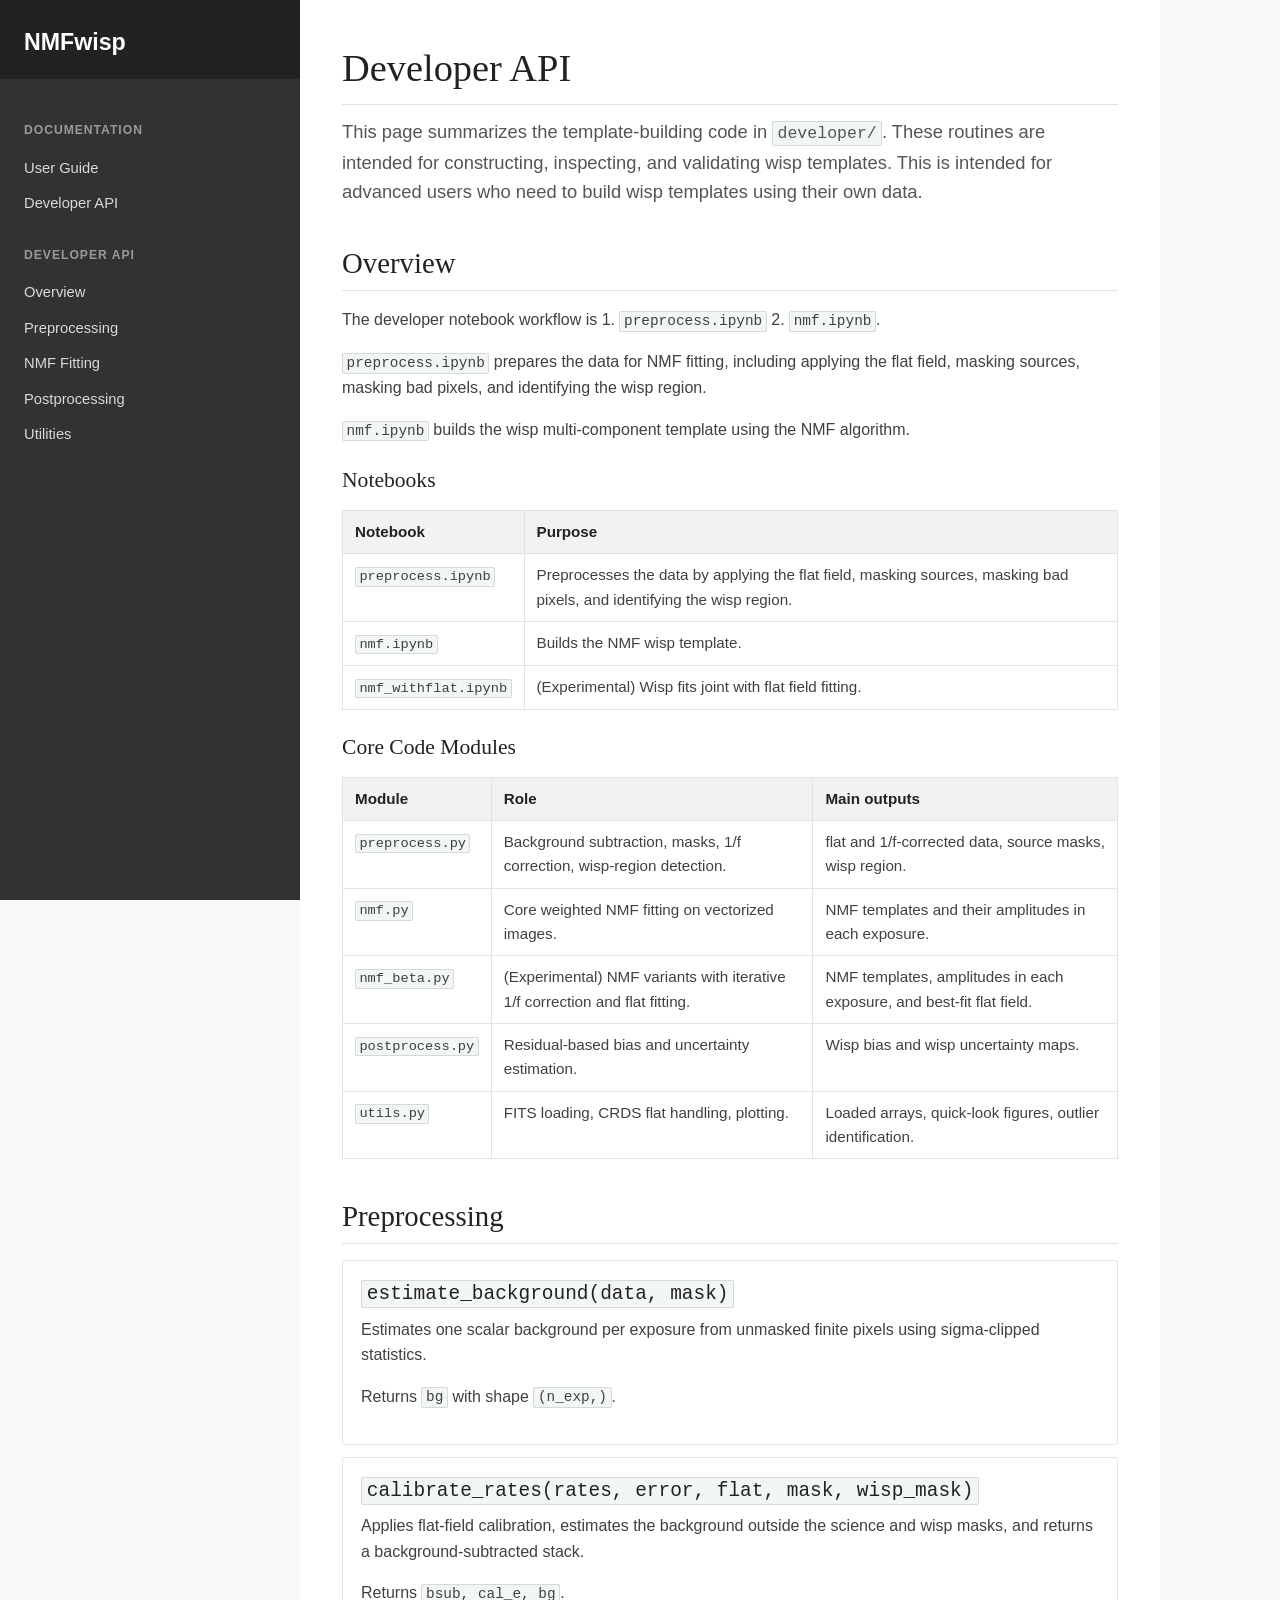
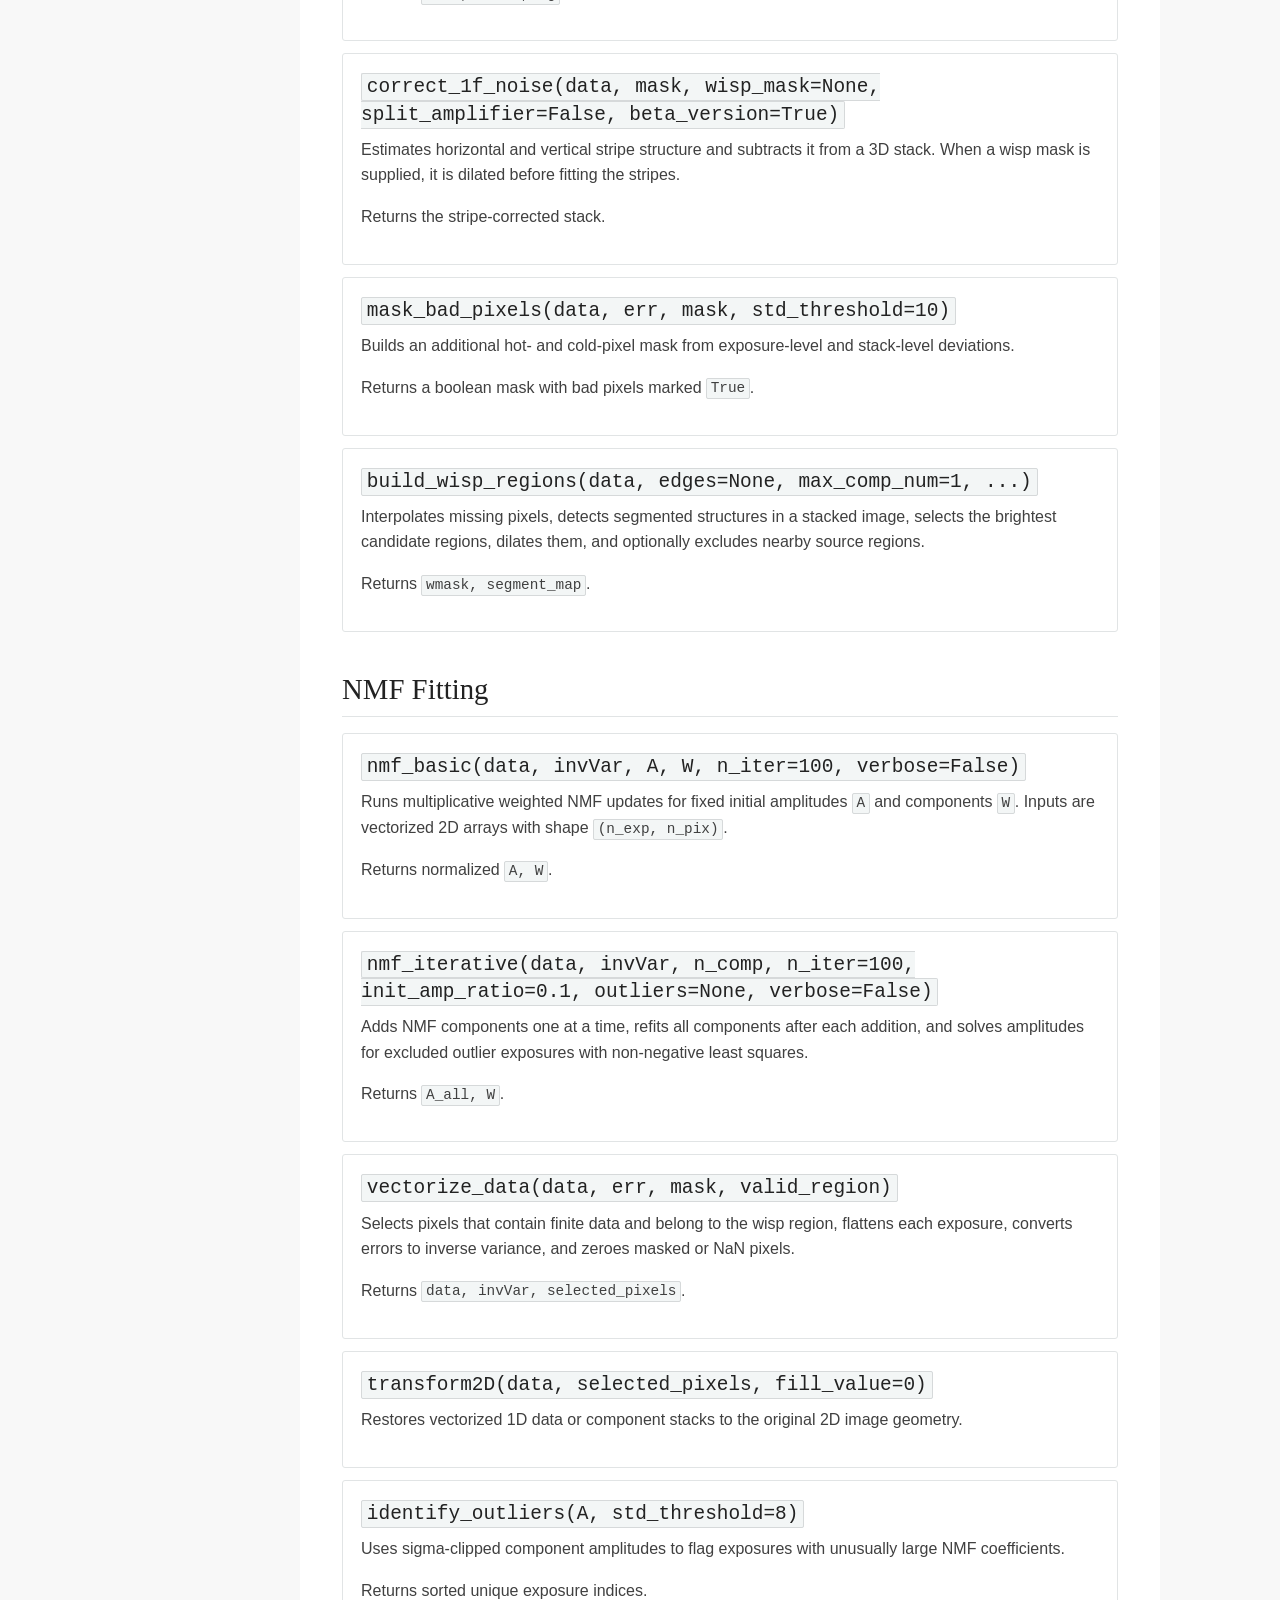
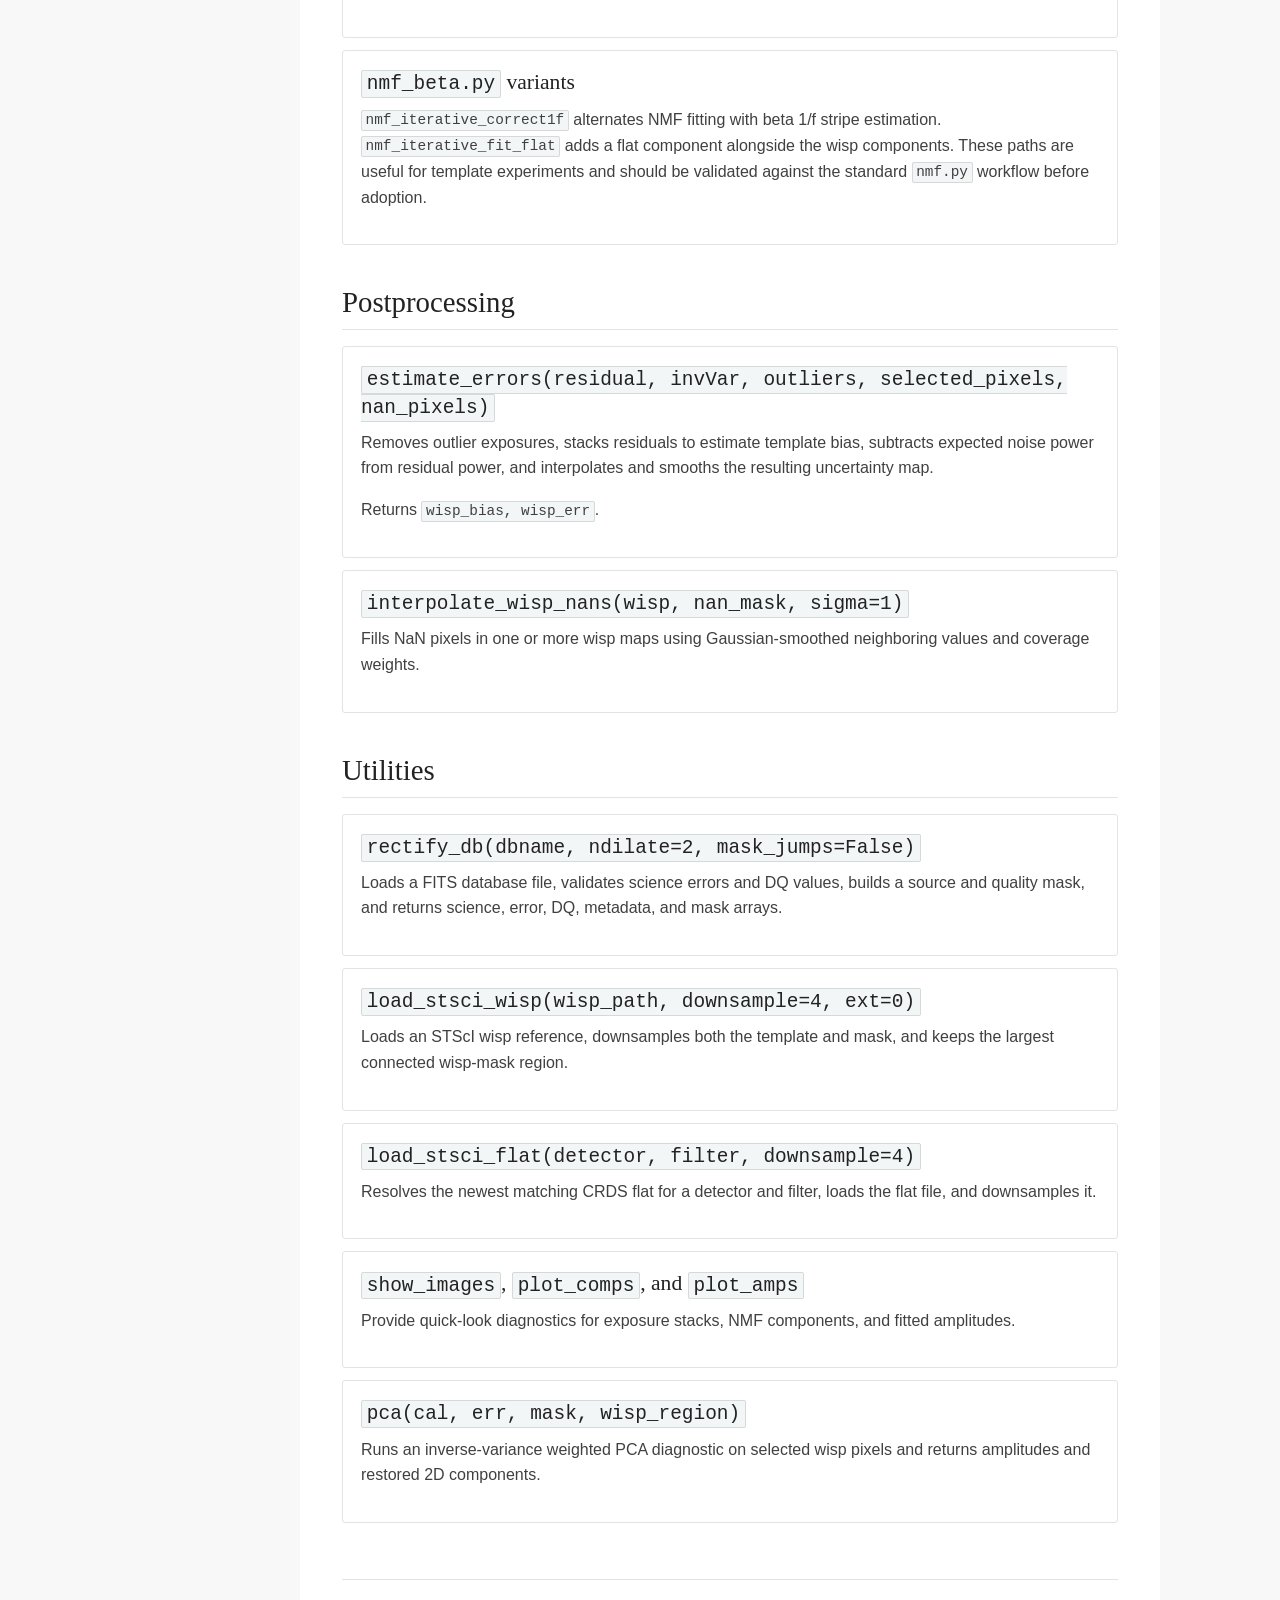
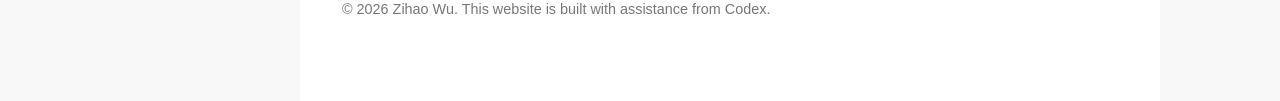
==== docs/developer-api.html @ 17f45203 "add documentation" ====
<!doctype html>
<html lang="en">
  <head>
    <meta charset="utf-8">
    <meta name="viewport" content="width=device-width, initial-scale=1">
    <title>NMFwisp developer API</title>
    <meta
      name="description"
      content="Developer API notes for the NMFwisp template-building code."
    >
    <link rel="stylesheet" href="styles.css">
  </head>
  <body>
    <a class="skip-link" href="#main-content">Skip to main content</a>
    <header class="topbar">
      <div class="topbar-inner">
        <a class="project" href="index.html">NMFwisp</a>
        <button class="menu-button" type="button" aria-expanded="false" aria-controls="sidebar">
          Contents
        </button>
      </div>
    </header>

    <div class="layout" id="top">
      <aside class="sidebar" id="sidebar">
        <div class="sidebar-title">NMFwisp</div>
        <nav aria-label="Developer API navigation">
          <p class="nav-caption">Documentation</p>
          <a href="index.html">User Guide</a>
          <a href="developer-api.html">Developer API</a>
          <p class="nav-caption">Developer API</p>
          <a href="#overview">Overview</a>
          <a href="#preprocess">Preprocessing</a>
          <a href="#nmf">NMF Fitting</a>
          <a href="#postprocess">Postprocessing</a>
          <a href="#utils">Utilities</a>
        </nav>
      </aside>

      <main class="content" id="main-content">
        <h1>Developer API</h1>

        <p class="lead">
          This page summarizes the template-building code in <code>developer/</code>.
          These routines are intended for constructing, inspecting, and validating
          wisp templates. This is intended for advanced users who need to build wisp templates using their own data.
        </p>

        <section id="overview">
          <h2>Overview</h2>
          <p>
            The developer notebook workflow is 1. <code>preprocess.ipynb</code>
            2. <code>nmf.ipynb</code>.  </p>
            
          <p>
            <code>preprocess.ipynb</code>
            prepares the data for NMF fitting, including applying the flat field, masking sources, masking bad pixels,
            and identifying the wisp region. 
          </p>
          
          <p>
            <code>nmf.ipynb</code> builds the
             wisp multi-component template using the NMF algorithm.
          </p>

          
          <h3>Notebooks</h3>
            <table>
              <thead>
                <tr>
                  <th>Notebook</th>
                  <th>Purpose</th>
                </tr>
              </thead>
              <tbody>
                <tr>
                  <td><code>preprocess.ipynb</code></td>
                  <td>Preprocesses the data by applying the flat field, masking sources, masking bad pixels, and identifying the wisp region.</td>
                </tr>
                <tr>
                  <td><code>nmf.ipynb</code></td>
                  <td>Builds the NMF wisp template.</td>
                </tr>
                <tr>
                  <td><code>nmf_withflat.ipynb</code></td>
                  <td>(Experimental) Wisp fits joint with flat field fitting.</td>
                </tr>
              </tbody>
            </table>
        
        
    
        <h3>Core Code Modules</h3>
          <table>
            <thead>
              <tr>
                <th>Module</th>
                <th>Role</th>
                <th>Main outputs</th>
              </tr>
            </thead>
            <tbody>
              <tr>
                <td><code>preprocess.py</code></td>
                <td>Background subtraction, masks, 1/f correction, wisp-region detection.</td>
                <td>flat and 1/f-corrected data, source masks, wisp region.</td>
              </tr>
              <tr>
                <td><code>nmf.py</code></td>
                <td>Core weighted NMF fitting on vectorized images.</td>
                <td>NMF templates and their amplitudes in each exposure.</td>
              </tr>
              <tr>
                <td><code>nmf_beta.py</code></td>
                <td>(Experimental) NMF variants with iterative 1/f correction and flat fitting.</td>
                <td>NMF templates, amplitudes in each exposure, and best-fit flat field.</td>
              </tr>
              <tr>
                <td><code>postprocess.py</code></td>
                <td>Residual-based bias and uncertainty estimation.</td>
                <td>Wisp bias and wisp uncertainty maps.</td>
              </tr>
              <tr>
                <td><code>utils.py</code></td>
                <td>FITS loading, CRDS flat handling, plotting.</td>
                <td>Loaded arrays, quick-look figures, outlier identification.</td>
              </tr>
            </tbody>
          </table>
        
        </section>
        

        <section id="preprocess">
          <h2>Preprocessing</h2>

          <section class="api-item">
            <h3><code>estimate_background(data, mask)</code></h3>
            <p>
              Estimates one scalar background per exposure from unmasked finite
              pixels using sigma-clipped statistics.
            </p>
            <p>Returns <code>bg</code> with shape <code>(n_exp,)</code>.</p>
          </section>

          <section class="api-item">
            <h3><code>calibrate_rates(rates, error, flat, mask, wisp_mask)</code></h3>
            <p>
              Applies flat-field calibration, estimates the background outside
              the science and wisp masks, and returns a background-subtracted
              stack.
            </p>
            <p>Returns <code>bsub, cal_e, bg</code>.</p>
          </section>

          <section class="api-item">
            <h3><code>correct_1f_noise(data, mask, wisp_mask=None, split_amplifier=False, beta_version=True)</code></h3>
            <p>
              Estimates horizontal and vertical stripe structure and subtracts it
              from a 3D stack. When a wisp mask is supplied, it is dilated before
              fitting the stripes.
            </p>
            <p>Returns the stripe-corrected stack.</p>
          </section>

          <section class="api-item">
            <h3><code>mask_bad_pixels(data, err, mask, std_threshold=10)</code></h3>
            <p>
              Builds an additional hot- and cold-pixel mask from exposure-level
              and stack-level deviations.
            </p>
            <p>Returns a boolean mask with bad pixels marked <code>True</code>.</p>
          </section>

          <section class="api-item">
            <h3><code>build_wisp_regions(data, edges=None, max_comp_num=1, ...)</code></h3>
            <p>
              Interpolates missing pixels, detects segmented structures in a
              stacked image, selects the brightest candidate regions, dilates
              them, and optionally excludes nearby source regions.
            </p>
            <p>Returns <code>wmask, segment_map</code>.</p>
          </section>
        </section>

        <section id="nmf">
          <h2>NMF Fitting</h2>

          <section class="api-item">
            <h3><code>nmf_basic(data, invVar, A, W, n_iter=100, verbose=False)</code></h3>
            <p>
              Runs multiplicative weighted NMF updates for fixed initial
              amplitudes <code>A</code> and components <code>W</code>. Inputs are
              vectorized 2D arrays with shape <code>(n_exp, n_pix)</code>.
            </p>
            <p>Returns normalized <code>A, W</code>.</p>
          </section>

          <section class="api-item">
            <h3><code>nmf_iterative(data, invVar, n_comp, n_iter=100, init_amp_ratio=0.1, outliers=None, verbose=False)</code></h3>
            <p>
              Adds NMF components one at a time, refits all components after each
              addition, and solves amplitudes for excluded outlier exposures with
              non-negative least squares.
            </p>
            <p>Returns <code>A_all, W</code>.</p>
          </section>

          <section class="api-item">
            <h3><code>vectorize_data(data, err, mask, valid_region)</code></h3>
            <p>
              Selects pixels that contain finite data and belong to the wisp
              region, flattens each exposure, converts errors to inverse
              variance, and zeroes masked or NaN pixels.
            </p>
            <p>Returns <code>data, invVar, selected_pixels</code>.</p>
          </section>

          <section class="api-item">
            <h3><code>transform2D(data, selected_pixels, fill_value=0)</code></h3>
            <p>
              Restores vectorized 1D data or component stacks to the original 2D
              image geometry.
            </p>
          </section>

          <section class="api-item">
            <h3><code>identify_outliers(A, std_threshold=8)</code></h3>
            <p>
              Uses sigma-clipped component amplitudes to flag exposures with
              unusually large NMF coefficients.
            </p>
            <p>Returns sorted unique exposure indices.</p>
          </section>

          <section class="api-item">
            <h3><code>nmf_beta.py</code> variants</h3>
            <p>
              <code>nmf_iterative_correct1f</code> alternates NMF fitting with
              beta 1/f stripe estimation. <code>nmf_iterative_fit_flat</code>
              adds a flat component alongside the wisp components. These paths
              are useful for template experiments and should be validated against
              the standard <code>nmf.py</code> workflow before adoption.
            </p>
          </section>
        </section>

        <section id="postprocess">
          <h2>Postprocessing</h2>

          <section class="api-item">
            <h3><code>estimate_errors(residual, invVar, outliers, selected_pixels, nan_pixels)</code></h3>
            <p>
              Removes outlier exposures, stacks residuals to estimate template
              bias, subtracts expected noise power from residual power, and
              interpolates and smooths the resulting uncertainty map.
            </p>
            <p>Returns <code>wisp_bias, wisp_err</code>.</p>
          </section>

          <section class="api-item">
            <h3><code>interpolate_wisp_nans(wisp, nan_mask, sigma=1)</code></h3>
            <p>
              Fills NaN pixels in one or more wisp maps using Gaussian-smoothed
              neighboring values and coverage weights.
            </p>
          </section>
        </section>

        <section id="utils">
          <h2>Utilities</h2>

          <section class="api-item">
            <h3><code>rectify_db(dbname, ndilate=2, mask_jumps=False)</code></h3>
            <p>
              Loads a FITS database file, validates science errors and DQ values,
              builds a source and quality mask, and returns science, error, DQ,
              metadata, and mask arrays.
            </p>
          </section>

          <section class="api-item">
            <h3><code>load_stsci_wisp(wisp_path, downsample=4, ext=0)</code></h3>
            <p>
              Loads an STScI wisp reference, downsamples both the template and
              mask, and keeps the largest connected wisp-mask region.
            </p>
          </section>

          <section class="api-item">
            <h3><code>load_stsci_flat(detector, filter, downsample=4)</code></h3>
            <p>
              Resolves the newest matching CRDS flat for a detector and filter,
              loads the flat file, and downsamples it.
            </p>
          </section>

          <section class="api-item">
            <h3><code>show_images</code>, <code>plot_comps</code>, and <code>plot_amps</code></h3>
            <p>
              Provide quick-look diagnostics for exposure stacks, NMF
              components, and fitted amplitudes.
            </p>
          </section>

          <section class="api-item">
            <h3><code>pca(cal, err, mask, wisp_region)</code></h3>
            <p>
              Runs an inverse-variance weighted PCA diagnostic on selected wisp
              pixels and returns amplitudes and restored 2D components.
            </p>
          </section>
        </section>
        <footer class="doc-footer">
          <p>&copy; 2026 Zihao Wu. This website is built with assistance from Codex.</p>
        </footer>
      </main>
    </div>

    <script src="site.js"></script>
  </body>
</html>
---- docs/styles.css ----
:root {
  --bg: #f8f8f8;
  --sidebar-bg: #343131;
  --sidebar-fg: #d9d9d9;
  --sidebar-muted: #9a9a9a;
  --link: #2980b9;
  --link-hover: #1b5d85;
  --text: #404040;
  --heading: #222222;
  --border: #e1e4e5;
  --code-bg: #f3f6f6;
  --topbar: #2980b9;
  --content-width: 860px;
}

* {
  box-sizing: border-box;
}

html {
  scroll-behavior: smooth;
}

body {
  margin: 0;
  color: var(--text);
  background: var(--bg);
  font-family: "Lato", "Helvetica Neue", Arial, sans-serif;
  font-size: 16px;
  line-height: 1.6;
}

a {
  color: var(--link);
  text-decoration: none;
}

a:hover,
a:focus {
  color: var(--link-hover);
  text-decoration: underline;
}

code,
pre {
  font-family: SFMono-Regular, Consolas, "Liberation Mono", Menlo, monospace;
}

code {
  padding: 0.1em 0.25em;
  background: var(--code-bg);
  border: 1px solid #d6d9da;
  border-radius: 2px;
  font-size: 0.9em;
}

pre {
  overflow-x: auto;
  padding: 14px 16px;
  margin: 16px 0 24px;
  color: #333333;
  background: var(--code-bg);
  border: 1px solid #d6d9da;
  border-radius: 3px;
  font-size: 0.88rem;
  line-height: 1.55;
}

pre code {
  padding: 0;
  background: transparent;
  border: 0;
  font-size: inherit;
}

img {
  max-width: 100%;
  height: auto;
}

.skip-link {
  position: absolute;
  left: -999px;
}

.skip-link:focus {
  top: 8px;
  left: 8px;
  z-index: 20;
  padding: 8px 12px;
  color: #ffffff;
  background: #000000;
}

.topbar {
  display: none;
  color: #ffffff;
  background: var(--topbar);
}

.topbar-inner {
  display: flex;
  align-items: center;
  justify-content: space-between;
  min-height: 50px;
  padding: 0 16px;
}

.project {
  color: #ffffff;
  font-weight: 700;
}

.project:hover,
.project:focus {
  color: #ffffff;
}

.menu-button {
  padding: 6px 10px;
  color: #ffffff;
  background: transparent;
  border: 1px solid rgba(255, 255, 255, 0.55);
  border-radius: 3px;
  cursor: pointer;
}

.layout {
  display: grid;
  grid-template-columns: 300px minmax(0, 1fr);
  min-height: 100vh;
}

.sidebar {
  position: sticky;
  top: 0;
  align-self: start;
  height: 100vh;
  overflow-y: auto;
  color: var(--sidebar-fg);
  background: var(--sidebar-bg);
}

.sidebar-title {
  padding: 24px 24px 18px;
  color: #ffffff;
  background: #222222;
  font-size: 1.45rem;
  font-weight: 700;
}

.sidebar nav {
  padding: 18px 0 40px;
}

.sidebar a,
.nav-caption {
  display: block;
  padding: 6px 24px;
}

.sidebar a {
  color: var(--sidebar-fg);
  font-size: 0.92rem;
}

.sidebar a:hover,
.sidebar a:focus {
  color: #ffffff;
  background: #4a4545;
  text-decoration: none;
}

.nav-caption {
  margin: 18px 0 4px;
  color: var(--sidebar-muted);
  font-size: 0.76rem;
  font-weight: 700;
  letter-spacing: 0.08em;
  text-transform: uppercase;
}

.content {
  width: min(100%, var(--content-width));
  padding: 44px 42px 80px;
  background: #ffffff;
}

.lead {
  margin-bottom: 30px;
  color: #555555;
  font-size: 1.15rem;
}

section {
  margin-top: 40px;
}

h1,
h2,
h3 {
  color: var(--heading);
  font-family: Georgia, "Times New Roman", serif;
  font-weight: 400;
  line-height: 1.25;
}

h1 {
  margin: 0 0 12px;
  padding-bottom: 12px;
  border-bottom: 1px solid var(--border);
  font-size: 2.4rem;
}

h2 {
  margin: 0 0 16px;
  padding-bottom: 8px;
  border-bottom: 1px solid var(--border);
  font-size: 1.8rem;
}

h3 {
  margin: 24px 0 10px;
  font-size: 1.35rem;
}

p {
  margin: 0 0 16px;
}

figure {
  margin: 22px 0 30px;
}

figcaption {
  margin-top: 8px;
  color: #777777;
  font-size: 0.92rem;
}

table {
  width: 100%;
  margin: 16px 0 24px;
  border-collapse: collapse;
  font-size: 0.95rem;
}

th,
td {
  padding: 9px 12px;
  border: 1px solid var(--border);
  vertical-align: top;
}

th {
  color: #222222;
  background: #f2f2f2;
  font-weight: 700;
  text-align: left;
}

dl {
  display: grid;
  grid-template-columns: max-content minmax(0, 1fr);
  gap: 8px 18px;
  margin: 16px 0;
}

dt {
  color: #222222;
  font-weight: 700;
}

dd {
  margin: 0;
}

.api-item {
  padding: 18px;
  margin-top: 12px;
  border: 1px solid var(--border);
  border-radius: 3px;
}

.api-item h3 {
  margin-top: 0;
}

.doc-footer {
  margin-top: 56px;
  padding-top: 18px;
  color: #777777;
  border-top: 1px solid var(--border);
  font-size: 0.9rem;
}

.doc-footer p {
  margin: 0;
}

@media (max-width: 900px) {
  .topbar {
    position: sticky;
    top: 0;
    z-index: 10;
    display: block;
  }

  .layout {
    display: block;
  }

  .sidebar {
    position: fixed;
    top: 50px;
    bottom: 0;
    left: 0;
    z-index: 9;
    width: 280px;
    height: auto;
    transform: translateX(-100%);
    transition: transform 160ms ease;
  }

  .sidebar.open {
    transform: translateX(0);
  }

  .content {
    width: 100%;
    padding: 30px 22px 70px;
  }
}

@media (max-width: 560px) {
  body {
    font-size: 15px;
  }

  h1 {
    font-size: 2rem;
  }

  h2 {
    font-size: 1.55rem;
  }

  dl {
    grid-template-columns: 1fr;
  }

  table {
    display: block;
    overflow-x: auto;
  }
}
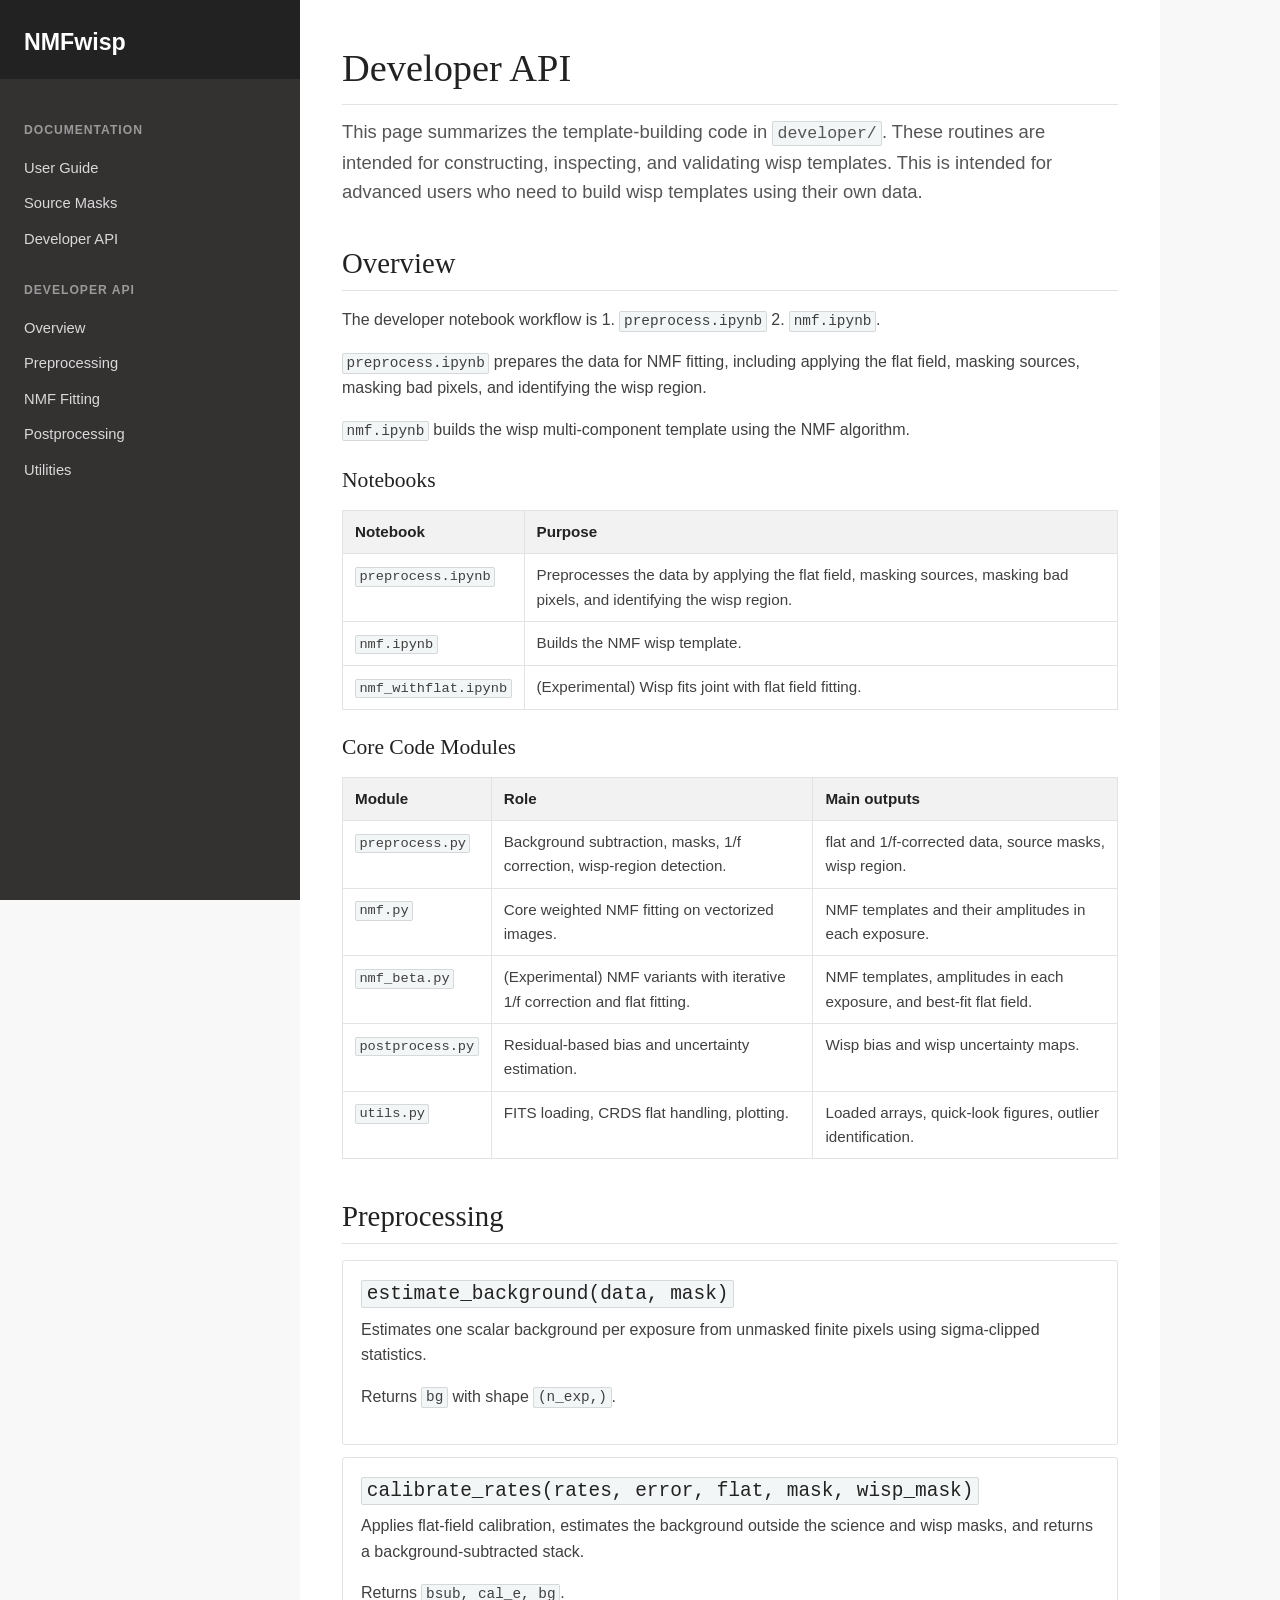
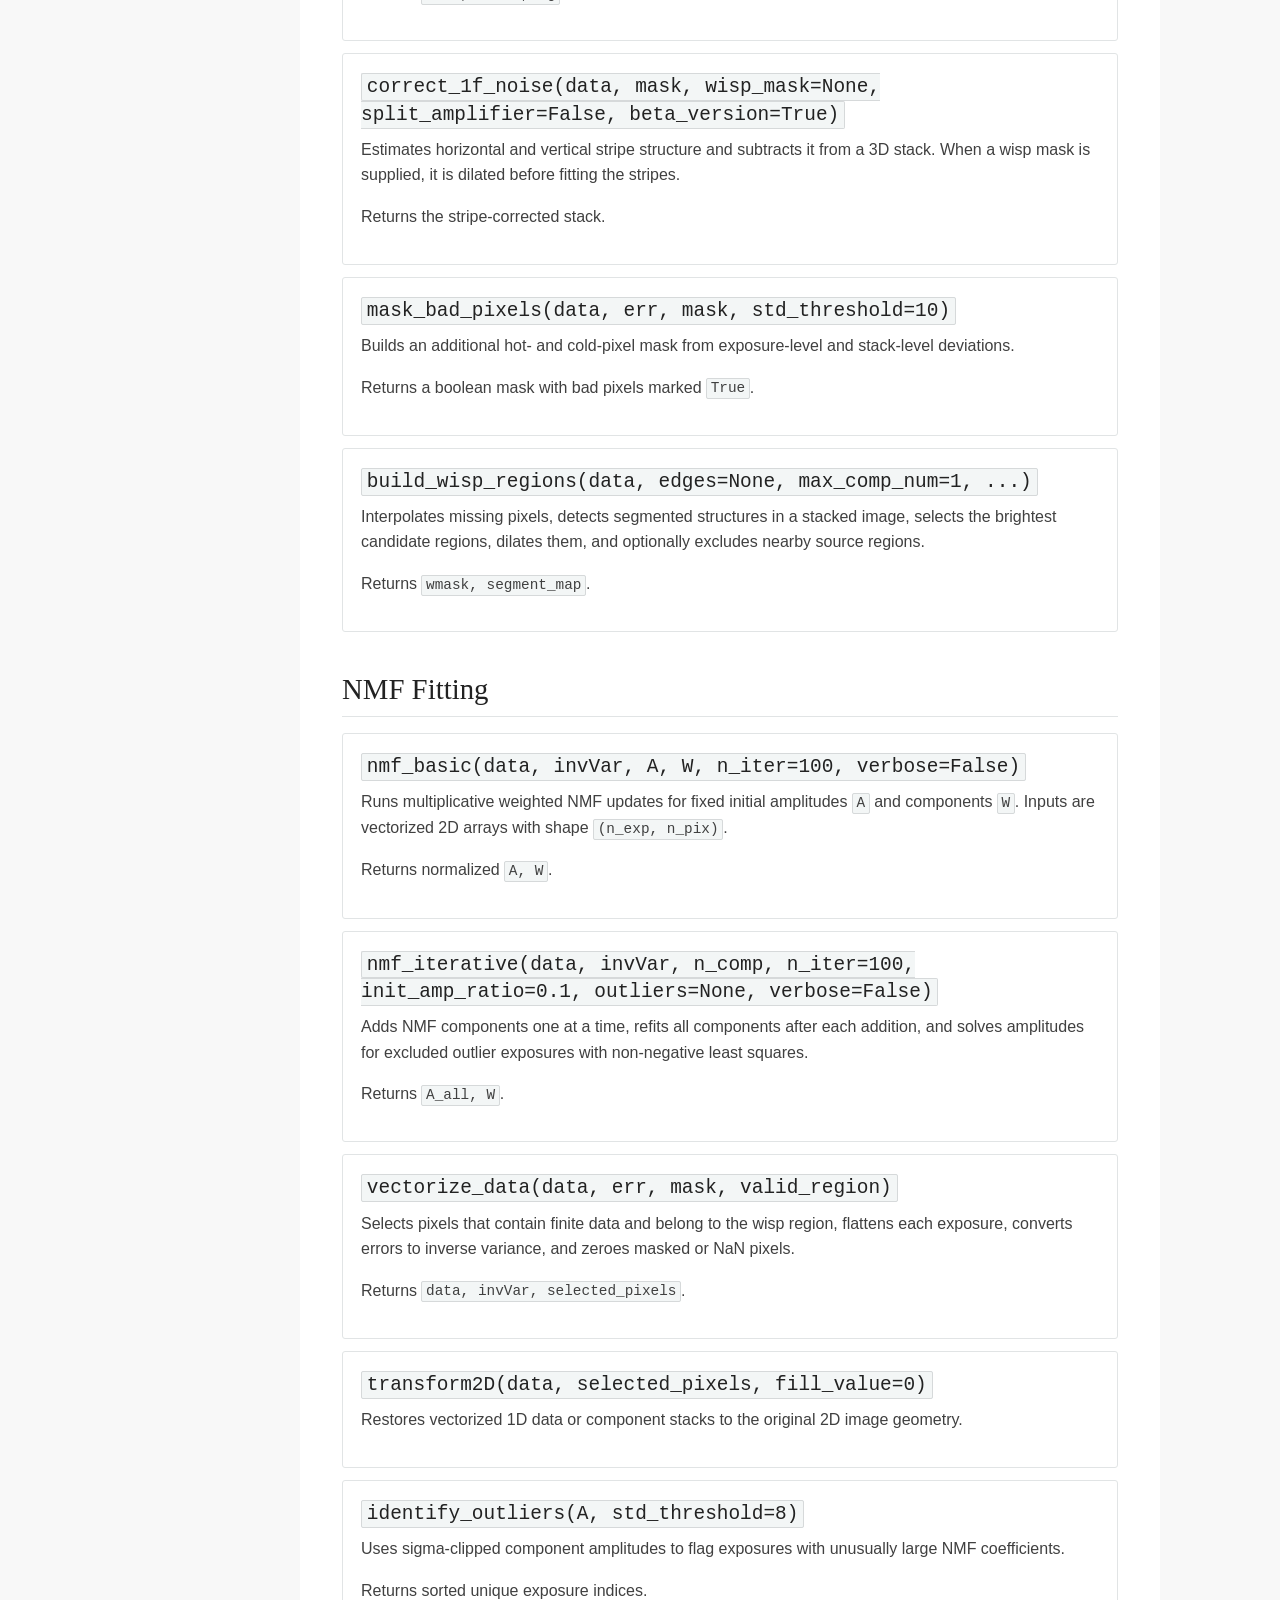
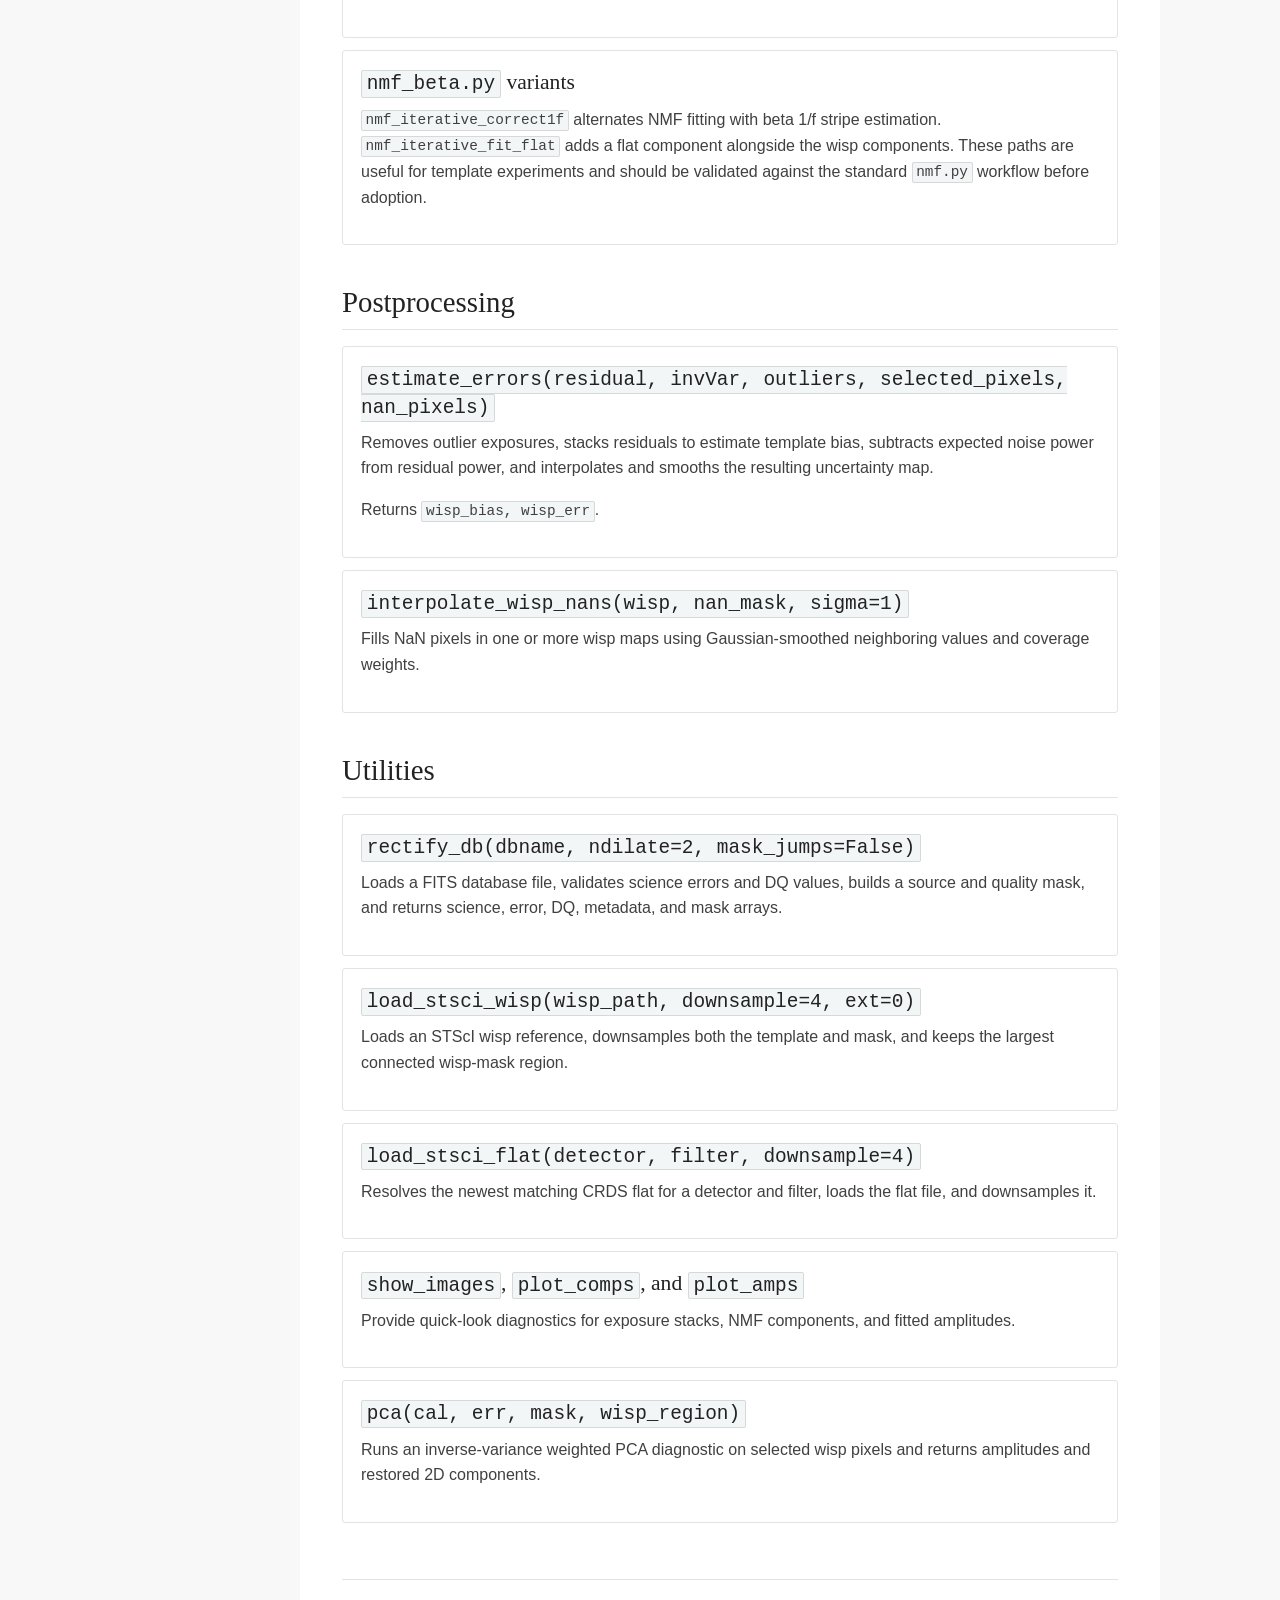
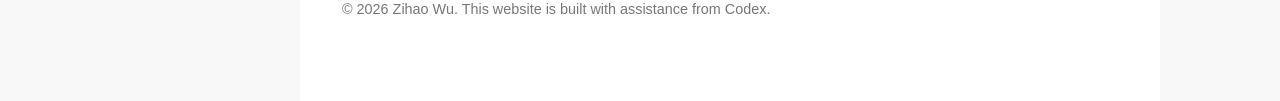
==== commit 1f20e4ec: "update mask documentation" ====
--- a/docs/developer-api.html
+++ b/docs/developer-api.html
@@ -23,10 +23,11 @@
 
     <div class="layout" id="top">
       <aside class="sidebar" id="sidebar">
-        <div class="sidebar-title">NMFwisp</div>
+        <div class="sidebar-title"><a class="sidebar-title-link" href="index.html">NMFwisp</a></div>
         <nav aria-label="Developer API navigation">
           <p class="nav-caption">Documentation</p>
           <a href="index.html">User Guide</a>
+          <a href="source-mask.html">Source Masks</a>
           <a href="developer-api.html">Developer API</a>
           <p class="nav-caption">Developer API</p>
           <a href="#overview">Overview</a>
--- a/docs/styles.css
+++ b/docs/styles.css
@@ -171,6 +171,19 @@
   text-decoration: none;
 }
 
+.sidebar .sidebar-title .sidebar-title-link,
+.sidebar .sidebar-title .sidebar-title-link:hover,
+.sidebar .sidebar-title .sidebar-title-link:focus {
+  display: inline !important;
+  padding: 0 !important;
+  color: #ffffff !important;
+  background: transparent !important;
+  font-size: 1.45rem !important;
+  font-weight: 700 !important;
+  line-height: 1.25 !important;
+  text-decoration: none !important;
+}
+
 .nav-caption {
   margin: 18px 0 4px;
   color: var(--sidebar-muted);
@@ -243,6 +256,12 @@
   margin: 16px 0 24px;
   border-collapse: collapse;
   font-size: 0.95rem;
+}
+
+.arguments-table th:first-child,
+.arguments-table td:first-child {
+  width: 24%;
+  min-width: 140px;
 }
 
 th,
